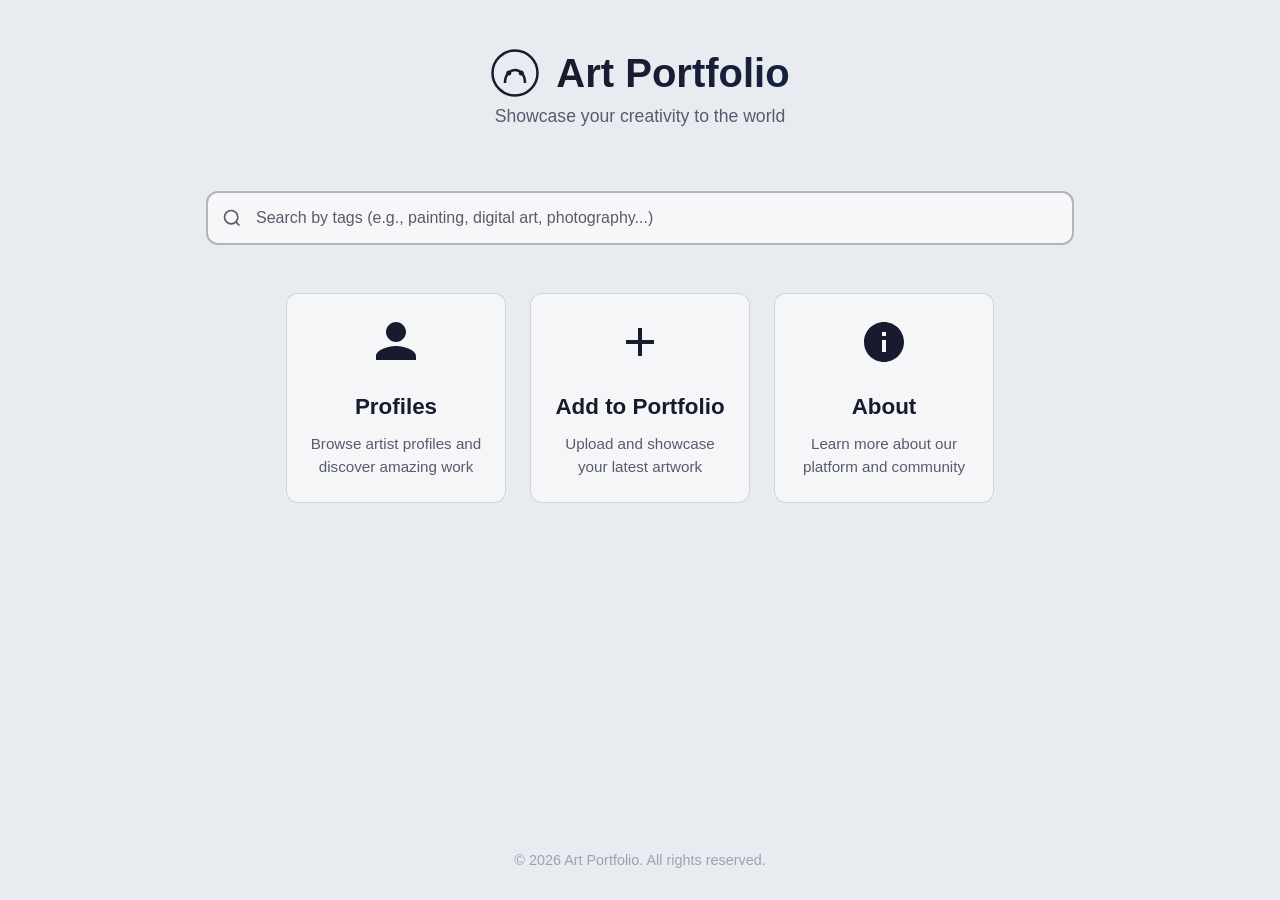
==== index.html @ 5b1de0a8 "Initial commit: portfolio website with homescreen, upload page, profiles, and about pages" ====
<!DOCTYPE html>
<html lang="en">
<head>
    <meta charset="UTF-8">
    <meta name="viewport" content="width=device-width, initial-scale=1.0">
    <title>Art Portfolio</title>
    <link rel="stylesheet" href="styles.css">
</head>
<body>
    <header class="header">
        <div class="logo-container">
            <svg class="logo" viewBox="0 0 40 40" width="50" height="50">
                <circle cx="20" cy="20" r="18" fill="none" stroke="currentColor" stroke-width="2"/>
                <path d="M12 28 C12 14, 28 14, 28 28" fill="none" stroke="currentColor" stroke-width="2"/>
                <circle cx="15" cy="20" r="2" fill="currentColor"/>
                <circle cx="25" cy="20" r="2" fill="currentColor"/>
            </svg>
            <h1 class="title">Art Portfolio</h1>
        </div>
        <p class="tagline">Showcase your creativity to the world</p>
    </header>

    <main class="main-content">
        <div class="search-container">
            <svg class="search-icon" viewBox="0 0 24 24" width="20" height="20">
                <circle cx="11" cy="11" r="8" fill="none" stroke="currentColor" stroke-width="2"/>
                <path d="M21 21l-4.35-4.35" fill="none" stroke="currentColor" stroke-width="2"/>
            </svg>
            <input type="text" class="search-bar" placeholder="Search by tags (e.g., painting, digital art, photography...)">
        </div>

        <div class="nav-options">
            <a href="profiles.html" class="nav-card">
                <div class="card-icon">
                    <svg viewBox="0 0 24 24" width="48" height="48">
                        <path d="M12 12c2.7 0 5-2.3 5-5s-2.3-5-5-5-5 2.3-5 5 2.3 5 5 5zm0 2c-3.3 0-10 1.7-10 5v2h20v-2c0-3.3-6.7-5-10-5z" fill="currentColor"/>
                    </svg>
                </div>
                <h2 class="card-title">Profiles</h2>
                <p class="card-desc">Browse artist profiles and discover amazing work</p>
            </a>

            <a href="add.html" class="nav-card">
                <div class="card-icon">
                    <svg viewBox="0 0 24 24" width="48" height="48">
                        <path d="M19 13h-6v6h-2v-6H5v-2h6V5h2v6h6v2z" fill="currentColor"/>
                    </svg>
                </div>
                <h2 class="card-title">Add to Portfolio</h2>
                <p class="card-desc">Upload and showcase your latest artwork</p>
            </a>

            <a href="about.html" class="nav-card">
                <div class="card-icon">
                    <svg viewBox="0 0 24 24" width="48" height="48">
                        <path d="M12 2C6.48 2 2 6.48 2 12s4.48 10 10 10 10-4.48 10-10S17.52 2 12 2zm1 15h-2v-6h2v6zm0-8h-2V7h2v2z" fill="currentColor"/>
                    </svg>
                </div>
                <h2 class="card-title">About</h2>
                <p class="card-desc">Learn more about our platform and community</p>
            </a>
        </div>
    </main>

    <footer class="footer">
        <p>&copy; 2026 Art Portfolio. All rights reserved.</p>
    </footer>
</body>
</html>
---- styles.css ----
* {
    margin: 0;
    padding: 0;
    box-sizing: border-box;
}

body {
    font-family: 'Segoe UI', Tahoma, Geneva, Verdana, sans-serif;
    background: #e8ecf1;
    color: #1a1a2e;
    min-height: 100vh;
    display: flex;
    flex-direction: column;
}

.header {
    text-align: center;
    padding: 3rem 1rem 2rem;
}

.logo-container {
    display: flex;
    align-items: center;
    justify-content: center;
    gap: 1rem;
    margin-bottom: 0.5rem;
}

.logo {
    color: #1a1a2e;
}

.title {
    font-size: 2.5rem;
    font-weight: 700;
    background: linear-gradient(90deg, #1a1a2e, #16213e);
    -webkit-background-clip: text;
    -webkit-text-fill-color: transparent;
    background-clip: text;
}

.tagline {
    color: #5a5a6e;
    font-size: 1.1rem;
    margin-top: 0.5rem;
}

.main-content {
    flex: 1;
    max-width: 900px;
    margin: 0 auto;
    padding: 2rem 1rem;
    width: 100%;
}

.search-container {
    position: relative;
    margin-bottom: 3rem;
}

.search-icon {
    position: absolute;
    left: 1rem;
    top: 50%;
    transform: translateY(-50%);
    color: #5a5a6e;
}

.search-bar {
    width: 100%;
    padding: 1rem 1rem 1rem 3rem;
    border: 2px solid rgba(26, 26, 46, 0.3);
    border-radius: 12px;
    background: rgba(255, 255, 255, 0.6);
    color: #1a1a2e;
    font-size: 1rem;
    outline: none;
    transition: all 0.3s ease;
}

.search-bar::placeholder {
    color: #5a5a6e;
}

.search-bar:focus {
    border-color: #1a1a2e;
    background: rgba(255, 255, 255, 0.8);
    box-shadow: 0 0 20px rgba(26, 26, 46, 0.15);
}

.nav-options {
    display: flex;
    gap: 1.5rem;
    justify-content: center;
}

.nav-card {
    display: flex;
    flex-direction: column;
    align-items: center;
    text-align: center;
    padding: 1.5rem 1.2rem;
    background: rgba(255, 255, 255, 0.5);
    border: 1px solid rgba(26, 26, 46, 0.15);
    border-radius: 12px;
    text-decoration: none;
    color: #1a1a2e;
    transition: all 0.3s ease;
    cursor: pointer;
    flex: 1;
    max-width: 220px;
}

.nav-card:hover {
    transform: translateY(-4px);
    background: rgba(26, 26, 46, 0.08);
    border-color: rgba(26, 26, 46, 0.4);
    box-shadow: 0 8px 25px rgba(26, 26, 46, 0.12);
}

.card-icon {
    margin-bottom: 1.5rem;
    color: #1a1a2e;
}

.card-title {
    font-size: 1.4rem;
    margin-bottom: 0.8rem;
    font-weight: 600;
}

.card-desc {
    color: #5a5a6e;
    font-size: 0.95rem;
    line-height: 1.5;
}

.footer {
    text-align: center;
    padding: 2rem;
    color: #a0a0b0;
    font-size: 0.9rem;
    border-top: 1px solid rgba(255, 255, 255, 0.05);
}

.footer-content {
    display: flex;
    justify-content: space-between;
    align-items: center;
    max-width: 900px;
    margin: 0 auto;
}

.logo-container--left {
    justify-content: flex-start;
    padding-left: 1rem;
}

.back-link {
    color: #4ecdc4;
    text-decoration: none;
    font-size: 1rem;
    transition: color 0.3s ease;
}

.back-link:hover {
    color: #44a08d;
}

.page-placeholder {
    display: flex;
    flex-direction: column;
    align-items: center;
    text-align: center;
    padding: 4rem 2rem;
    color: #a0a0b0;
}

.page-placeholder svg {
    color: #e94560;
    margin-bottom: 1.5rem;
}

.page-placeholder h2 {
    font-size: 1.8rem;
    color: #ffffff;
    margin-bottom: 1rem;
}

.page-placeholder p {
    font-size: 1.1rem;
    max-width: 500px;
    line-height: 1.6;
}

.upload-layout {
    display: flex;
    gap: 2rem;
    max-width: 900px;
    margin: 0 auto;
    padding: 2rem 1rem;
}

.board-selector {
    max-width: 900px;
    margin: 0 auto;
    padding: 0 1rem 1rem;
}

.board-selector label {
    font-size: 0.9rem;
    font-weight: 600;
    color: #1a1a2e;
    margin-bottom: 0.4rem;
    display: block;
}

.board-selector select {
    width: 100%;
    padding: 0.7rem 1rem;
    border: 2px solid rgba(26, 26, 46, 0.2);
    border-radius: 8px;
    background: rgba(255, 255, 255, 0.6);
    color: #1a1a2e;
    font-size: 0.95rem;
    font-family: inherit;
    outline: none;
    transition: border-color 0.3s ease;
    cursor: pointer;
}

.board-selector select:focus {
    border-color: #1a1a2e;
}

.upload-box {
    flex: 1;
    display: flex;
    flex-direction: column;
    align-items: center;
    justify-content: center;
    text-align: center;
    padding: 2rem;
    background: rgba(255, 255, 255, 0.5);
    border: 2px dashed rgba(26, 26, 46, 0.3);
    border-radius: 12px;
    color: #5a5a6e;
}

.upload-box svg {
    color: #1a1a2e;
    margin-bottom: 1rem;
}

.upload-box p {
    margin-bottom: 0.5rem;
}

.upload-sub {
    font-size: 0.85rem;
    color: #8a8a9e;
    margin-bottom: 1rem;
}

.browse-btn {
    padding: 0.6rem 1.5rem;
    background: #1a1a2e;
    color: #e8ecf1;
    border: none;
    border-radius: 8px;
    font-size: 0.95rem;
    cursor: pointer;
    transition: background 0.3s ease;
}

.browse-btn:hover {
    background: #16213e;
}

.upload-fields {
    flex: 1;
    display: flex;
    flex-direction: column;
    gap: 1rem;
}

.field-group {
    display: flex;
    flex-direction: column;
}

.field-group label {
    font-size: 0.9rem;
    font-weight: 600;
    color: #1a1a2e;
    margin-bottom: 0.4rem;
}

.field-group input,
.field-group textarea {
    padding: 0.7rem 1rem;
    border: 2px solid rgba(26, 26, 46, 0.2);
    border-radius: 8px;
    background: rgba(255, 255, 255, 0.6);
    color: #1a1a2e;
    font-size: 0.95rem;
    font-family: inherit;
    outline: none;
    transition: border-color 0.3s ease;
}

.field-group input:focus,
.field-group textarea:focus {
    border-color: #1a1a2e;
}

.field-group input::placeholder,
.field-group textarea::placeholder {
    color: #8a8a9e;
}

.field-group--large {
    flex: 1;
}

.field-group--large textarea {
    flex: 1;
    min-height: 100px;
    resize: vertical;
}

@media (max-width: 768px) {
    .title {
        font-size: 2rem;
    }

    .nav-options {
        flex-direction: column;
        align-items: center;
    }

    .nav-card {
        max-width: 100%;
        width: 100%;
    }

    .upload-layout {
        flex-direction: column;
    }
}
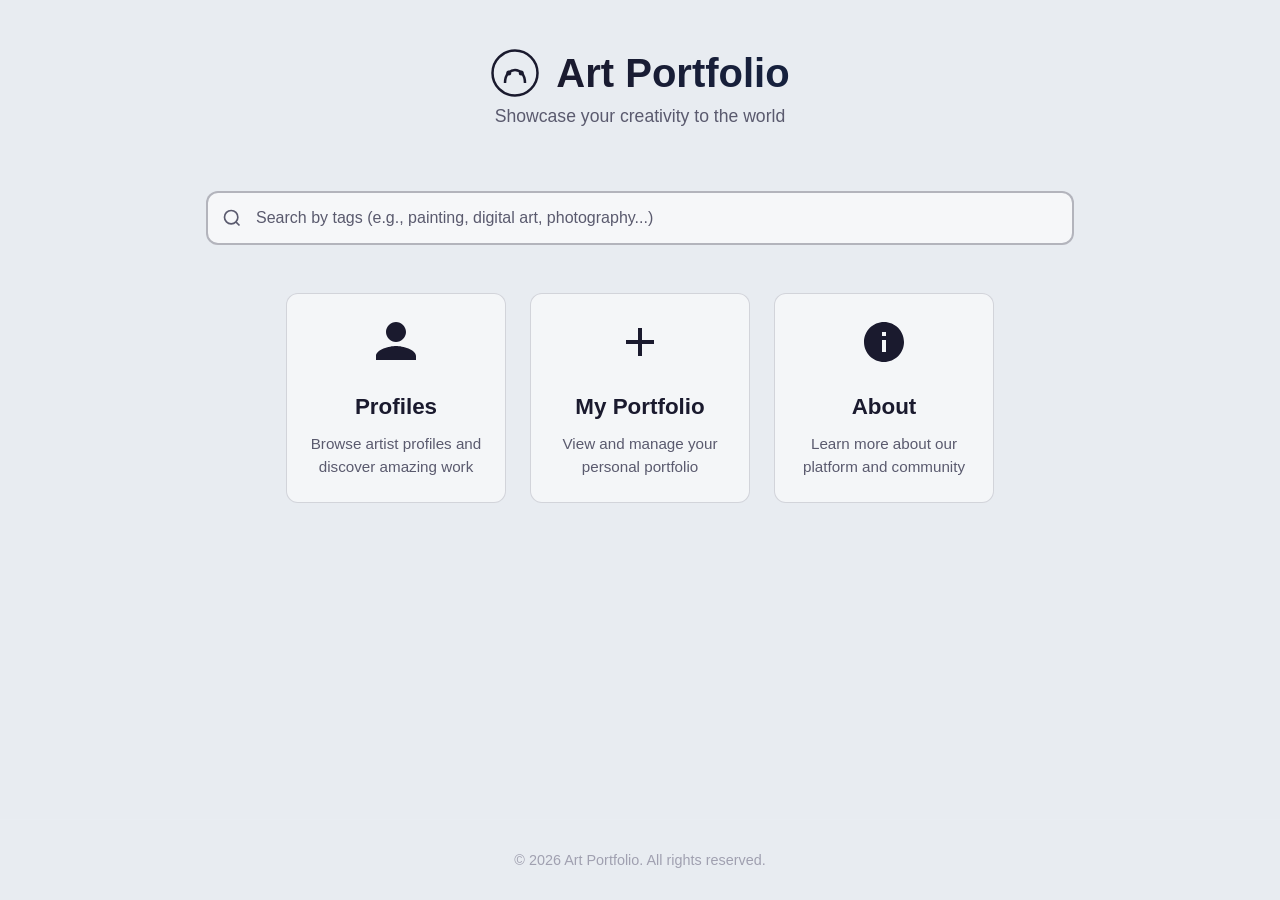
==== commit a5d2a57d: "Add My Portfolio page with bio field and Add to Portfolio card" ====
--- a/index.html
+++ b/index.html
@@ -40,14 +40,14 @@
                 <p class="card-desc">Browse artist profiles and discover amazing work</p>
             </a>
 
-            <a href="add.html" class="nav-card">
+            <a href="my-portfolio.html" class="nav-card">
                 <div class="card-icon">
                     <svg viewBox="0 0 24 24" width="48" height="48">
                         <path d="M19 13h-6v6h-2v-6H5v-2h6V5h2v6h6v2z" fill="currentColor"/>
                     </svg>
                 </div>
-                <h2 class="card-title">Add to Portfolio</h2>
-                <p class="card-desc">Upload and showcase your latest artwork</p>
+                <h2 class="card-title">My Portfolio</h2>
+                <p class="card-desc">View and manage your personal portfolio</p>
             </a>
 
             <a href="about.html" class="nav-card">
--- a/styles.css
+++ b/styles.css
@@ -329,6 +329,90 @@
     resize: vertical;
 }
 
+.portfolio-layout {
+    display: flex;
+    gap: 2rem;
+    max-width: 900px;
+    margin: 0 auto;
+    padding: 2rem 1rem;
+}
+
+.bio-section {
+    flex: 1;
+    display: flex;
+    flex-direction: column;
+}
+
+.bio-section label {
+    font-size: 0.9rem;
+    font-weight: 600;
+    color: #1a1a2e;
+    margin-bottom: 0.4rem;
+}
+
+.bio-section textarea {
+    flex: 1;
+    min-height: 200px;
+    padding: 0.7rem 1rem;
+    border: 2px solid rgba(26, 26, 46, 0.2);
+    border-radius: 8px;
+    background: rgba(255, 255, 255, 0.6);
+    color: #1a1a2e;
+    font-size: 0.95rem;
+    font-family: inherit;
+    outline: none;
+    transition: border-color 0.3s ease;
+    resize: vertical;
+}
+
+.bio-section textarea:focus {
+    border-color: #1a1a2e;
+}
+
+.bio-section textarea::placeholder {
+    color: #8a8a9e;
+}
+
+.add-card {
+    display: flex;
+    flex-direction: column;
+    align-items: center;
+    justify-content: center;
+    text-align: center;
+    padding: 2rem 1.5rem;
+    background: rgba(255, 255, 255, 0.5);
+    border: 1px solid rgba(26, 26, 46, 0.15);
+    border-radius: 12px;
+    text-decoration: none;
+    color: #1a1a2e;
+    transition: all 0.3s ease;
+    cursor: pointer;
+    max-width: 220px;
+}
+
+.add-card:hover {
+    transform: translateY(-4px);
+    background: rgba(26, 26, 46, 0.08);
+    border-color: rgba(26, 26, 46, 0.4);
+    box-shadow: 0 8px 25px rgba(26, 26, 46, 0.12);
+}
+
+.add-card-icon {
+    margin-bottom: 1rem;
+    color: #1a1a2e;
+}
+
+.add-card-title {
+    font-size: 1.2rem;
+    margin-bottom: 0.5rem;
+    font-weight: 600;
+}
+
+.add-card-desc {
+    color: #5a5a6e;
+    font-size: 0.9rem;
+}
+
 @media (max-width: 768px) {
     .title {
         font-size: 2rem;
@@ -347,4 +431,12 @@
     .upload-layout {
         flex-direction: column;
     }
-}
+
+    .portfolio-layout {
+        flex-direction: column;
+    }
+
+    .add-card {
+        max-width: 100%;
+    }
+}
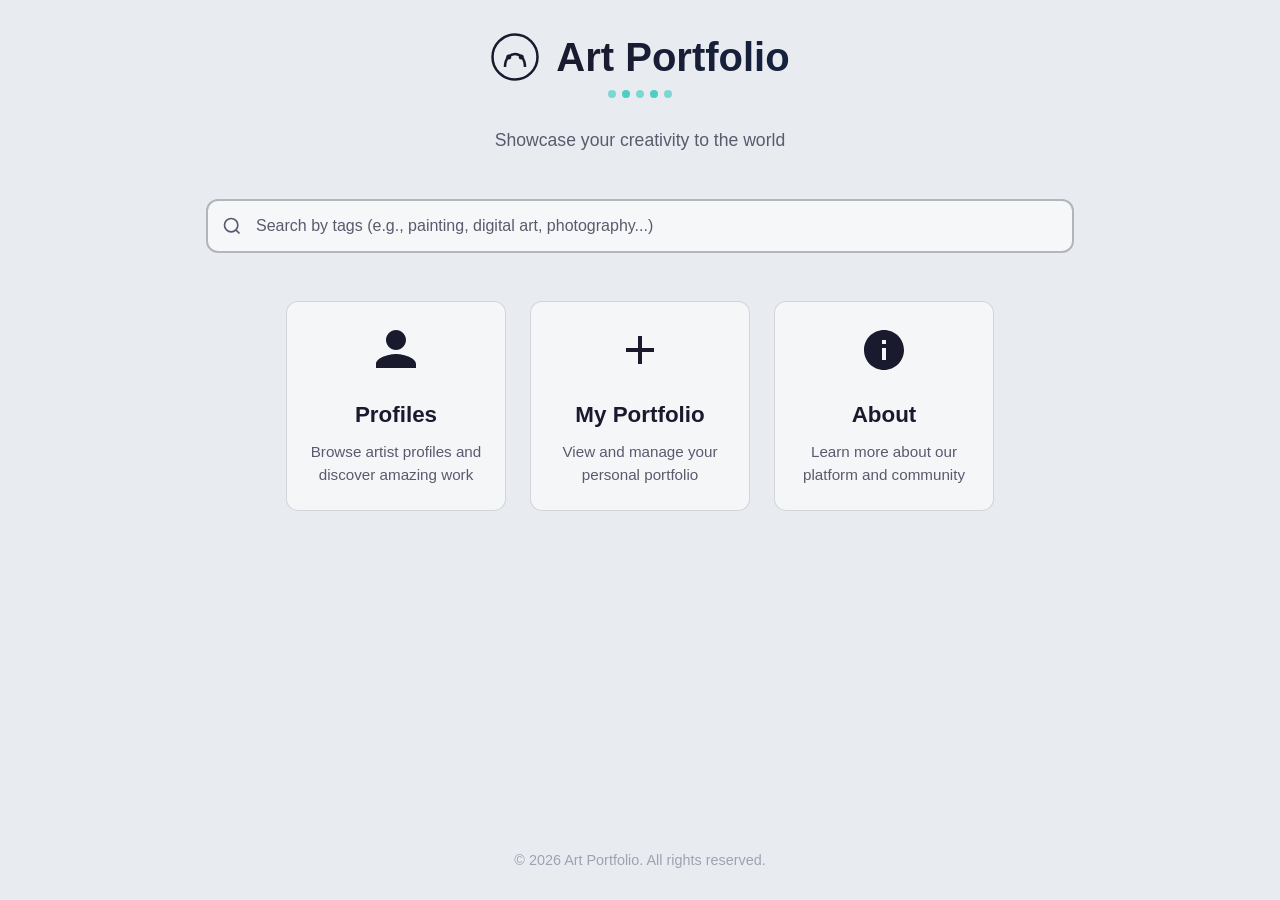
==== commit ac624843: "Add default Portfolio board and set it as default in add dropdown" ====
--- a/index.html
+++ b/index.html
@@ -17,6 +17,7 @@
             </svg>
             <h1 class="title">Art Portfolio</h1>
         </div>
+        <div class="title-dots"><span></span><span></span><span></span><span></span><span></span></div>
         <p class="tagline">Showcase your creativity to the world</p>
     </header>
 
--- a/styles.css
+++ b/styles.css
@@ -15,7 +15,8 @@
 
 .header {
     text-align: center;
-    padding: 3rem 1rem 2rem;
+    padding: 2rem 1rem 1rem;
+    position: relative;
 }
 
 .logo-container {
@@ -39,10 +40,37 @@
     background-clip: text;
 }
 
+.title-dots {
+    display: flex;
+    justify-content: center;
+    gap: 6px;
+    margin-top: 0.5rem;
+}
+
+.title-dots span {
+    width: 8px;
+    height: 8px;
+    border-radius: 50%;
+    background: #4ecdc4;
+    opacity: 0.7;
+}
+
+.title-dots span:nth-child(2) {
+    opacity: 1;
+}
+
+.title-dots span:nth-child(4) {
+    opacity: 1;
+}
+
+.title-dots span:nth-child(6) {
+    opacity: 0.7;
+}
+
 .tagline {
     color: #5a5a6e;
     font-size: 1.1rem;
-    margin-top: 0.5rem;
+    margin-top: 2rem;
 }
 
 .main-content {
@@ -152,8 +180,7 @@
 }
 
 .logo-container--left {
-    justify-content: flex-start;
-    padding-left: 1rem;
+    justify-content: center;
 }
 
 .back-link {
@@ -331,27 +358,124 @@
 
 .portfolio-layout {
     display: flex;
-    gap: 2rem;
+    flex-direction: column;
+    gap: 0.5rem;
     max-width: 900px;
     margin: 0 auto;
-    padding: 2rem 1rem;
-}
-
-.bio-section {
+    padding: 1rem 1rem 2rem;
+}
+
+.bio-label {
+    display: flex;
+    flex-direction: column;
+    gap: 0.3rem;
+}
+
+.bio-label label {
+    font-size: 1.3rem;
+    font-weight: 700;
+    color: #1a1a2e;
+}
+
+.bio-ellipsis {
+    cursor: pointer;
+    font-size: 1rem;
+    color: #1a1a2e;
+    opacity: 0.5;
+    transition: opacity 0.3s ease;
+    user-select: none;
+    letter-spacing: 2px;
+}
+
+.bio-ellipsis:hover {
+    opacity: 1;
+}
+
+.portfolio-content {
+    display: flex;
+    gap: 2rem;
+    align-items: stretch;
+    padding-left: 1rem;
+}
+
+.boards-columns {
+    display: flex;
+    gap: 0.75rem;
+    flex-shrink: 0;
+}
+
+.boards-sidebar {
+    display: flex;
+    flex-direction: column;
+    gap: 0.75rem;
+    min-width: 180px;
+    max-width: 220px;
+}
+
+.board-card {
+    display: flex;
+    flex-direction: column;
+    padding: 1.2rem 1rem;
+    background: rgba(255, 255, 255, 0.5);
+    border: 1px solid rgba(26, 26, 46, 0.15);
+    border-radius: 12px;
+    text-decoration: none;
+    color: #1a1a2e;
+    transition: all 0.3s ease;
+    cursor: pointer;
+}
+
+.board-card:hover {
+    transform: translateY(-2px);
+    background: rgba(26, 26, 46, 0.08);
+    border-color: rgba(26, 26, 46, 0.4);
+    box-shadow: 0 4px 12px rgba(26, 26, 46, 0.12);
+}
+
+.board-card-title {
+    font-size: 1.1rem;
+    font-weight: 600;
+    margin-bottom: 0.3rem;
+}
+
+.board-card-count {
+    font-size: 0.85rem;
+    color: #8a8a9e;
+}
+
+.bio-area {
     flex: 1;
     display: flex;
     flex-direction: column;
-}
-
-.bio-section label {
-    font-size: 0.9rem;
-    font-weight: 600;
-    color: #1a1a2e;
-    margin-bottom: 0.4rem;
-}
-
-.bio-section textarea {
-    flex: 1;
+    align-items: stretch;
+    min-height: 200px;
+    position: relative;
+}
+
+.bio-area .bio-label {
+    display: flex;
+    flex-direction: column;
+    padding: 0;
+    gap: 0.3rem;
+    margin-bottom: 0.5rem;
+}
+
+.bio-text {
+    display: flex;
+    flex-direction: column;
+    width: 100%;
+}
+
+.bio-placeholder {
+    color: #8a8a9e;
+    font-size: 0.95rem;
+    text-align: left;
+}
+
+.bio-textarea {
+    display: none;
+    width: 100%;
+    height: 100%;
     min-height: 200px;
     padding: 0.7rem 1rem;
     border: 2px solid rgba(26, 26, 46, 0.2);
@@ -365,11 +489,11 @@
     resize: vertical;
 }
 
-.bio-section textarea:focus {
+.bio-textarea:focus {
     border-color: #1a1a2e;
 }
 
-.bio-section textarea::placeholder {
+.bio-textarea::placeholder {
     color: #8a8a9e;
 }
 
@@ -388,6 +512,7 @@
     transition: all 0.3s ease;
     cursor: pointer;
     max-width: 220px;
+    height: 100%;
 }
 
 .add-card:hover {
@@ -439,4 +564,266 @@
     .add-card {
         max-width: 100%;
     }
-}
+
+    .portfolio-content {
+        flex-direction: column;
+    }
+
+    .boards-columns {
+        flex-direction: row;
+        flex-wrap: wrap;
+    }
+
+    .boards-sidebar {
+        flex-direction: row;
+        flex-wrap: wrap;
+        max-width: 100%;
+    }
+
+    .board-card {
+        flex: 1;
+        min-width: 140px;
+    }
+}
+
+/* Upload box interactive states */
+.upload-box {
+    cursor: pointer;
+    transition: all 0.3s ease;
+    min-height: 300px;
+}
+
+.upload-box:hover {
+    border-color: #4ecdc4;
+    background: rgba(78, 205, 196, 0.05);
+}
+
+.save-btn {
+    position:relative;
+    /* top: 1.5rem;
+    right: 2rem; */
+    padding: 0.6rem 1.5rem;
+    background: #4ecdc4;
+    color: #fff;
+    border: none;
+    border-radius: 8px;
+    font-size: 1.00rem;
+    font-weight: 600;
+    cursor: pointer;
+    transition: all 0.3s ease;
+    width: 100%;
+}
+
+.save-btn:hover {
+    background: #44a08d;
+    transform: translateY(-1px);
+    box-shadow: 0 4px 12px rgba(78, 205, 196, 0.3);
+}
+
+.save-btn-container {
+    max-width: 900px;
+    margin: 0 auto;
+    padding: 1rem;
+}
+
+.add-portfolio-btn {
+    display: inline-flex;
+    align-items: center;
+    gap: 0.5rem;
+    padding: 0.6rem 1.5rem;
+    background: #4ecdc4;
+    color: #fff;
+    border: none;
+    border-radius: 8px;
+    font-size: 0.95rem;
+    font-weight: 600;
+    cursor: pointer;
+    transition: all 0.3s ease;
+    text-decoration: none;
+    margin-bottom: 1rem;
+}
+
+.add-portfolio-btn:hover {
+    background: #44a08d;
+    transform: translateY(-1px);
+    box-shadow: 0 4px 12px rgba(78, 205, 196, 0.3);
+}
+
+/* Waterfall Gallery */
+.waterfall-gallery {
+    columns: 3;
+    column-gap: 1rem;
+    max-width: 900px;
+    margin: 2rem auto 0;
+    padding: 0 1rem;
+}
+
+.waterfall-card {
+    break-inside: avoid;
+    margin-bottom: 1rem;
+    border-radius: 12px;
+    overflow: hidden;
+    background: rgba(255, 255, 255, 0.5);
+    border: 1px solid rgba(26, 26, 46, 0.15);
+    transition: all 0.3s ease;
+    cursor: pointer;
+}
+
+.waterfall-card:hover {
+    transform: translateY(-2px);
+    box-shadow: 0 4px 12px rgba(26, 26, 46, 0.12);
+}
+
+.waterfall-image {
+    width: 100%;
+    display: block;
+}
+
+/* Entry Detail Page */
+.entry-detail {
+    max-width: 900px;
+    margin: 0 auto;
+    padding: 2rem 1rem;
+    display: flex;
+    gap: 2rem;
+    align-items: flex-start;
+}
+
+.entry-image-container {
+    flex-shrink: 0;
+    width: 300px;
+    height: 300px;
+    border-radius: 12px;
+    overflow: hidden;
+    background: rgba(255, 255, 255, 0.5);
+    border: 1px solid rgba(26, 26, 46, 0.15);
+    display: flex;
+    align-items: center;
+    justify-content: center;
+}
+
+.entry-image {
+    width: 100%;
+    height: 100%;
+    object-fit: cover;
+}
+
+.entry-info {
+    flex: 1;
+    display: flex;
+    flex-direction: column;
+    gap: 1.5rem;
+}
+
+.entry-field {
+    display: flex;
+    flex-direction: column;
+    gap: 0.4rem;
+}
+
+.entry-field-label {
+    font-size: 0.9rem;
+    font-weight: 600;
+    color: #1a1a2e;
+}
+
+.entry-field-value {
+    font-size: 1rem;
+    color: #5a5a6e;
+    line-height: 1.6;
+    margin: 0;
+}
+
+/* Lightbox */
+.lightbox {
+    display: none;
+    position: fixed;
+    top: 0;
+    left: 0;
+    width: 100%;
+    height: 100%;
+    background: rgba(0, 0, 0, 0.85);
+    z-index: 9999;
+    align-items: center;
+    justify-content: center;
+    cursor: pointer;
+}
+
+.lightbox-content {
+    max-width: 90%;
+    max-height: 90%;
+    cursor: default;
+}
+
+.lightbox-content img {
+    max-width: 100%;
+    max-height: 90vh;
+    object-fit: contain;
+    border-radius: 8px;
+    box-shadow: 0 8px 32px rgba(0, 0, 0, 0.5);
+}
+
+.empty-board {
+    text-align: center;
+    padding: 4rem 2rem;
+    color: #8a8a9e;
+    font-size: 1rem;
+}
+
+@media (max-width: 768px) {
+    .title {
+        font-size: 2rem;
+    }
+
+    .nav-options {
+        flex-direction: column;
+        align-items: center;
+    }
+
+    .nav-card {
+        max-width: 100%;
+        width: 100%;
+    }
+
+    .upload-layout {
+        flex-direction: column;
+    }
+
+    .portfolio-layout {
+        flex-direction: column;
+    }
+
+    .add-card {
+        max-width: 100%;
+    }
+
+    .portfolio-content {
+        flex-direction: column;
+    }
+
+    .boards-columns {
+        flex-direction: row;
+        flex-wrap: wrap;
+    }
+
+    .boards-sidebar {
+        flex-direction: row;
+        flex-wrap: wrap;
+        max-width: 100%;
+    }
+
+    .board-card {
+        flex: 1;
+        min-width: 140px;
+    }
+
+    .waterfall-gallery {
+        columns: 2;
+    }
+}
+
+@media (max-width: 480px) {
+    .waterfall-gallery {
+        columns: 1;
+    }
+}
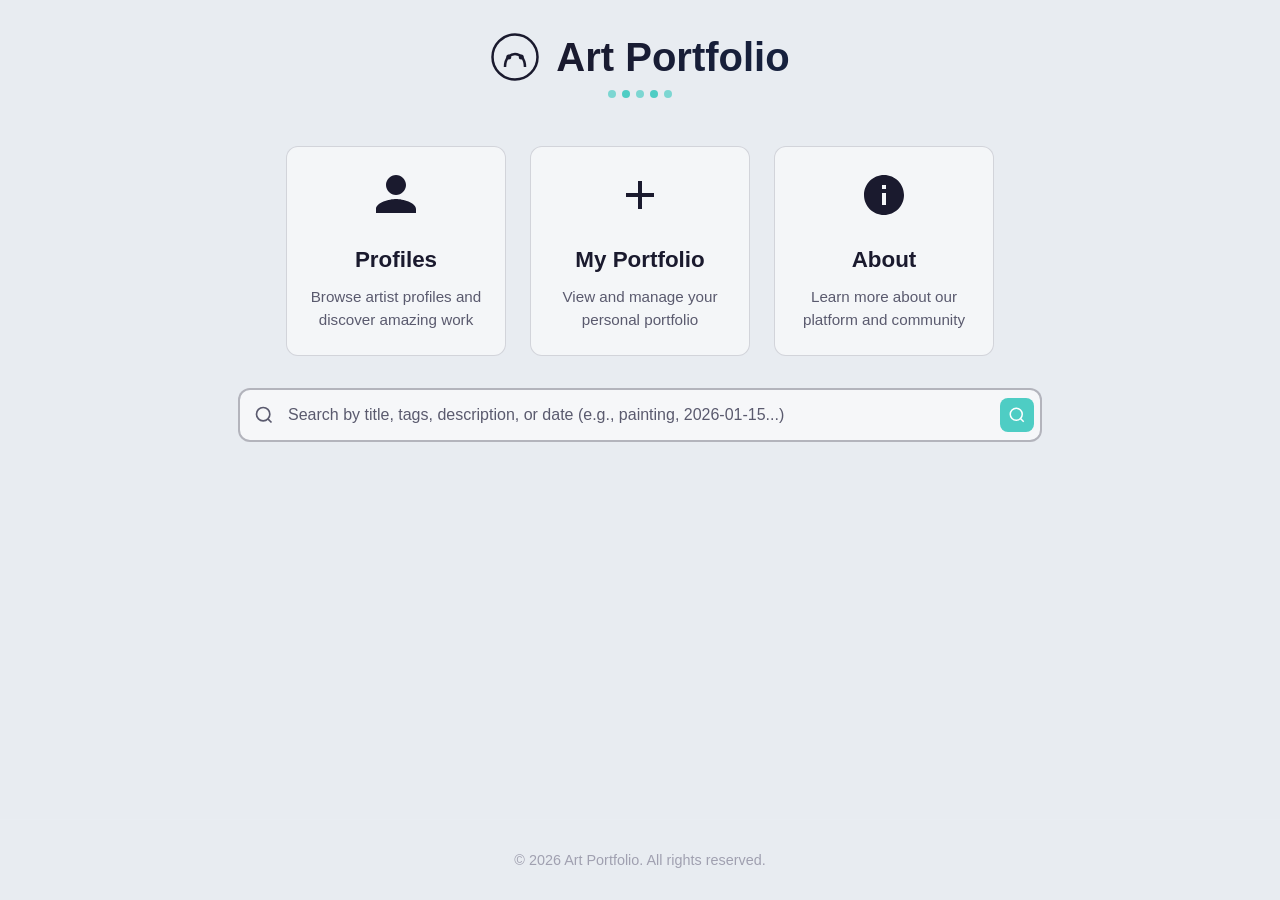
==== commit 054e6f4e: "Add profile picture/name, image compression, enhanced search, remove tagline, teal ellipses" ====
--- a/index.html
+++ b/index.html
@@ -18,18 +18,9 @@
             <h1 class="title">Art Portfolio</h1>
         </div>
         <div class="title-dots"><span></span><span></span><span></span><span></span><span></span></div>
-        <p class="tagline">Showcase your creativity to the world</p>
     </header>
 
     <main class="main-content">
-        <div class="search-container">
-            <svg class="search-icon" viewBox="0 0 24 24" width="20" height="20">
-                <circle cx="11" cy="11" r="8" fill="none" stroke="currentColor" stroke-width="2"/>
-                <path d="M21 21l-4.35-4.35" fill="none" stroke="currentColor" stroke-width="2"/>
-            </svg>
-            <input type="text" class="search-bar" placeholder="Search by tags (e.g., painting, digital art, photography...)">
-        </div>
-
         <div class="nav-options">
             <a href="profiles.html" class="nav-card">
                 <div class="card-icon">
@@ -61,7 +52,76 @@
                 <p class="card-desc">Learn more about our platform and community</p>
             </a>
         </div>
+
+        <div class="search-container">
+            <svg class="search-icon" viewBox="0 0 24 24" width="20" height="20">
+                <circle cx="11" cy="11" r="8" fill="none" stroke="currentColor" stroke-width="2"/>
+                <path d="M21 21l-4.35-4.35" fill="none" stroke="currentColor" stroke-width="2"/>
+            </svg>
+            <input type="text" class="search-bar" id="searchInput" placeholder="Search by title, tags, description, or date (e.g., painting, 2026-01-15...)" onkeypress="if(event.key==='Enter') performSearch()">
+            <button class="search-btn" onclick="performSearch()">
+                <svg viewBox="0 0 24 24" width="18" height="18">
+                    <circle cx="11" cy="11" r="8" fill="none" stroke="currentColor" stroke-width="2"/>
+                    <path d="M21 21l-4.35-4.35" fill="none" stroke="currentColor" stroke-width="2"/>
+                </svg>
+            </button>
+        </div>
+
+        <div class="search-results" id="searchResults"></div>
     </main>
+
+    <script>
+        function performSearch() {
+            var query = document.getElementById('searchInput').value.trim().toLowerCase();
+            var resultsDiv = document.getElementById('searchResults');
+            resultsDiv.innerHTML = '';
+
+            if (!query) {
+                return;
+            }
+
+            var entries = JSON.parse(localStorage.getItem('portfolioEntries') || '[]');
+            var matches = [];
+
+            for (var i = 0; i < entries.length; i++) {
+                var e = entries[i];
+                var title = (e.title || '').toLowerCase();
+                var tags = (e.tags || '').toLowerCase();
+                var desc = (e.description || '').toLowerCase();
+                var date = e.date ? new Date(e.date).toLocaleDateString() : '';
+                var dateRaw = (e.date || '').toLowerCase();
+
+                if (title.indexOf(query) !== -1 || tags.indexOf(query) !== -1 || desc.indexOf(query) !== -1 || date.indexOf(query) !== -1 || dateRaw.indexOf(query) !== -1) {
+                    matches.push({ index: i, entry: e });
+                }
+            }
+
+            if (matches.length === 0) {
+                resultsDiv.innerHTML = '<p class="no-results">No entries found for &ldquo;' + query + '&rdquo;</p>';
+                return;
+            }
+
+            var gallery = document.createElement('div');
+            gallery.className = 'waterfall-gallery';
+
+            for (var i = 0; i < matches.length; i++) {
+                var m = matches[i];
+                var card = document.createElement('div');
+                card.className = 'waterfall-card';
+                card.onclick = (function(idx) {
+                    return function() { window.location.href = 'entry.html?index=' + idx + '&from=index'; };
+                })(m.index);
+
+                if (m.entry.image) {
+                    card.innerHTML = '<img src="' + m.entry.image + '" alt="' + m.entry.title + '" class="waterfall-image">';
+                }
+
+                gallery.appendChild(card);
+            }
+
+            resultsDiv.appendChild(gallery);
+        }
+    </script>
 
     <footer class="footer">
         <p>&copy; 2026 Art Portfolio. All rights reserved.</p>
--- a/styles.css
+++ b/styles.css
@@ -67,6 +67,81 @@
     opacity: 0.7;
 }
 
+/* Profile Section */
+.profile-section {
+    display: flex;
+    align-items: center;
+    justify-content: center;
+    gap: 1rem;
+    margin-top: 1.5rem;
+}
+
+.profile-pic-container {
+    width: 60px;
+    height: 60px;
+    border-radius: 50%;
+    border: 2px solid #4ecdc4;
+    overflow: hidden;
+    cursor: pointer;
+    display: flex;
+    align-items: center;
+    justify-content: center;
+    background: rgba(255, 255, 255, 0.6);
+    transition: border-color 0.3s ease;
+    position: relative;
+}
+
+.profile-pic-container:hover {
+    border-color: #44a08d;
+}
+
+.profile-pic {
+    width: 100%;
+    height: 100%;
+    object-fit: cover;
+    display: none;
+}
+
+.profile-pic-placeholder {
+    font-size: 1.5rem;
+    color: #4ecdc4;
+    font-weight: 600;
+}
+
+.profile-name-area {
+    display: flex;
+    align-items: center;
+    gap: 0.5rem;
+}
+
+.profile-name {
+    font-size: 1.2rem;
+    font-weight: 600;
+    color: #1a1a2e;
+    cursor: pointer;
+    transition: color 0.3s ease;
+}
+
+.profile-name:hover {
+    color: #4ecdc4;
+}
+
+.profile-name-input {
+    display: none;
+    padding: 0.4rem 0.8rem;
+    border: 2px solid #4ecdc4;
+    border-radius: 8px;
+    font-size: 1.1rem;
+    font-family: inherit;
+    outline: none;
+    color: #1a1a2e;
+}
+
+.profile-name-input:focus {
+    border-color: #44a08d;
+    box-shadow: 0 0 10px rgba(78, 205, 196, 0.2);
+}
+
 .tagline {
     color: #5a5a6e;
     font-size: 1.1rem;
@@ -83,7 +158,9 @@
 
 .search-container {
     position: relative;
-    margin-bottom: 3rem;
+    margin: 2rem;
+    display: flex;
+    align-items: center;
 }
 
 .search-icon {
@@ -92,11 +169,12 @@
     top: 50%;
     transform: translateY(-50%);
     color: #5a5a6e;
+    pointer-events: none;
 }
 
 .search-bar {
-    width: 100%;
-    padding: 1rem 1rem 1rem 3rem;
+    flex: 1;
+    padding: 1rem 3rem 1rem 3rem;
     border: 2px solid rgba(26, 26, 46, 0.3);
     border-radius: 12px;
     background: rgba(255, 255, 255, 0.6);
@@ -114,6 +192,40 @@
     border-color: #1a1a2e;
     background: rgba(255, 255, 255, 0.8);
     box-shadow: 0 0 20px rgba(26, 26, 46, 0.15);
+}
+
+.search-btn {
+    position: absolute;
+    right: 0.5rem;
+    top: 50%;
+    transform: translateY(-50%);
+    background: #4ecdc4;
+    border: none;
+    border-radius: 8px;
+    padding: 0.5rem;
+    cursor: pointer;
+    color: #fff;
+    display: flex;
+    align-items: center;
+    justify-content: center;
+    transition: background 0.3s ease;
+}
+
+.search-btn:hover {
+    background: #44a08d;
+}
+
+.search-results {
+    max-width: 900px;
+    margin: 0 auto;
+    padding: 0 1rem;
+}
+
+.no-results {
+    text-align: center;
+    padding: 3rem 1rem;
+    color: #8a8a9e;
+    font-size: 1.1rem;
 }
 
 .nav-options {
@@ -380,8 +492,8 @@
 .bio-ellipsis {
     cursor: pointer;
     font-size: 1rem;
-    color: #1a1a2e;
-    opacity: 0.5;
+    color: #4ecdc4;
+    opacity: 0.7;
     transition: opacity 0.3s ease;
     user-select: none;
     letter-spacing: 2px;
